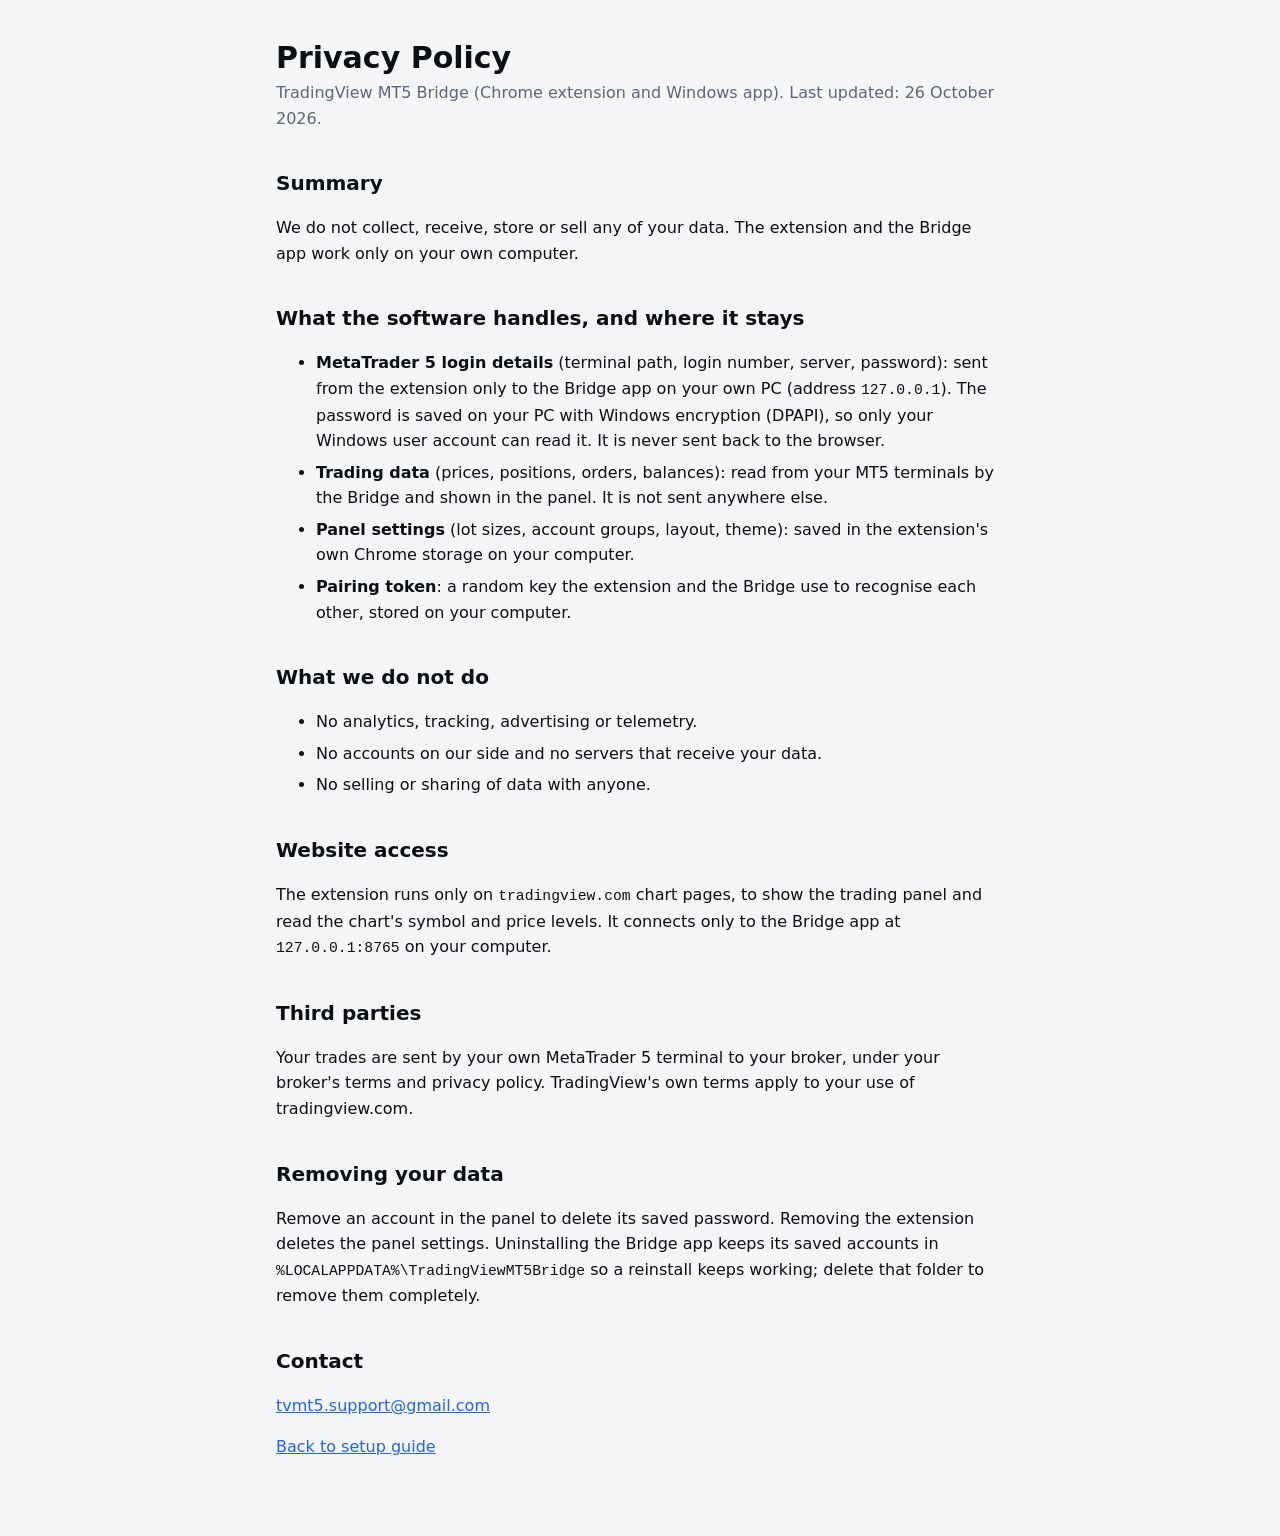
==== privacy.html @ 685aeb98 "Add install guide and privacy policy Co-Authored-By: Claude Opus 5.5 (1M context) <noreply@anthropic" ====
<!doctype html>
<html lang="en">
<head>
  <meta charset="utf-8">
  <meta name="viewport" content="width=device-width, initial-scale=1">
  <title>Privacy Policy</title>
  <link rel="stylesheet" href="style.css">
</head>
<body>
<main>
  <header>
    <h1>Privacy Policy</h1>
    <p>TradingView MT5 Bridge (Chrome extension and Windows app). Last updated: 26 October 2026.</p>
  </header>

  <h2>Summary</h2>
  <p>We do not collect, receive, store or sell any of your data. The extension and the Bridge app work only on your own computer.</p>

  <h2>What the software handles, and where it stays</h2>
  <ul>
    <li><strong>MetaTrader 5 login details</strong> (terminal path, login number, server, password): sent from the extension only to the Bridge app on your own PC (address <code>127.0.0.1</code>). The password is saved on your PC with Windows encryption (DPAPI), so only your Windows user account can read it. It is never sent back to the browser.</li>
    <li><strong>Trading data</strong> (prices, positions, orders, balances): read from your MT5 terminals by the Bridge and shown in the panel. It is not sent anywhere else.</li>
    <li><strong>Panel settings</strong> (lot sizes, account groups, layout, theme): saved in the extension's own Chrome storage on your computer.</li>
    <li><strong>Pairing token</strong>: a random key the extension and the Bridge use to recognise each other, stored on your computer.</li>
  </ul>

  <h2>What we do not do</h2>
  <ul>
    <li>No analytics, tracking, advertising or telemetry.</li>
    <li>No accounts on our side and no servers that receive your data.</li>
    <li>No selling or sharing of data with anyone.</li>
  </ul>

  <h2>Website access</h2>
  <p>The extension runs only on <code>tradingview.com</code> chart pages, to show the trading panel and read the chart's symbol and price levels. It connects only to the Bridge app at <code>127.0.0.1:8765</code> on your computer.</p>

  <h2>Third parties</h2>
  <p>Your trades are sent by your own MetaTrader 5 terminal to your broker, under your broker's terms and privacy policy. TradingView's own terms apply to your use of tradingview.com.</p>

  <h2>Removing your data</h2>
  <p>Remove an account in the panel to delete its saved password. Removing the extension deletes the panel settings. Uninstalling the Bridge app keeps its saved accounts in <code>%LOCALAPPDATA%\TradingViewMT5Bridge</code> so a reinstall keeps working; delete that folder to remove them completely.</p>

  <h2>Contact</h2>
  <p><a href="mailto:tvmt5.support@gmail.com">tvmt5.support@gmail.com</a></p>

  <p><a href="index.html">Back to setup guide</a></p>
</main>
</body>
</html>
---- style.css ----
:root {
  --bg: #f4f5f7;
  --card: #ffffff;
  --text: #0b0f14;
  --muted: #5d6676;
  --line: #e4e7ec;
  --accent: #2563eb;
  --warn-bg: #fff7e6;
  --warn-line: #f5c26b;
  color-scheme: light;
}

@media (prefers-color-scheme: dark) {
  :root {
    --bg: #0e1115;
    --card: #161a20;
    --text: #e6e8eb;
    --muted: #8b95a5;
    --line: #2e3540;
    --accent: #4f8cff;
    --warn-bg: #2a2214;
    --warn-line: #8a6a2a;
    color-scheme: dark;
  }
}

* { box-sizing: border-box; }

body {
  margin: 0;
  background: var(--bg);
  color: var(--text);
  font: 16px/1.6 Inter, "Segoe UI", system-ui, -apple-system, sans-serif;
}

main {
  max-width: 760px;
  margin: 0 auto;
  padding: 40px 16px 64px;
}

header p { color: var(--muted); margin-top: 4px; }

h1 { margin: 0; font-size: 30px; line-height: 1.2; }
h2 { margin: 36px 0 10px; font-size: 20px; }

.card {
  background: var(--card);
  border: 1px solid var(--line);
  border-radius: 14px;
  padding: 20px;
  margin-top: 20px;
}

.button {
  display: inline-block;
  padding: 12px 20px;
  border-radius: 10px;
  background: var(--accent);
  color: #fff;
  font-weight: 700;
  text-decoration: none;
}

.note {
  background: var(--warn-bg);
  border: 1px solid var(--warn-line);
  border-radius: 10px;
  padding: 12px 14px;
}

ol li, ul li { margin: 6px 0; }

code {
  font-family: Consolas, ui-monospace, monospace;
  font-size: 0.92em;
}

a { color: var(--accent); }

footer { margin-top: 48px; color: var(--muted); font-size: 14px; }
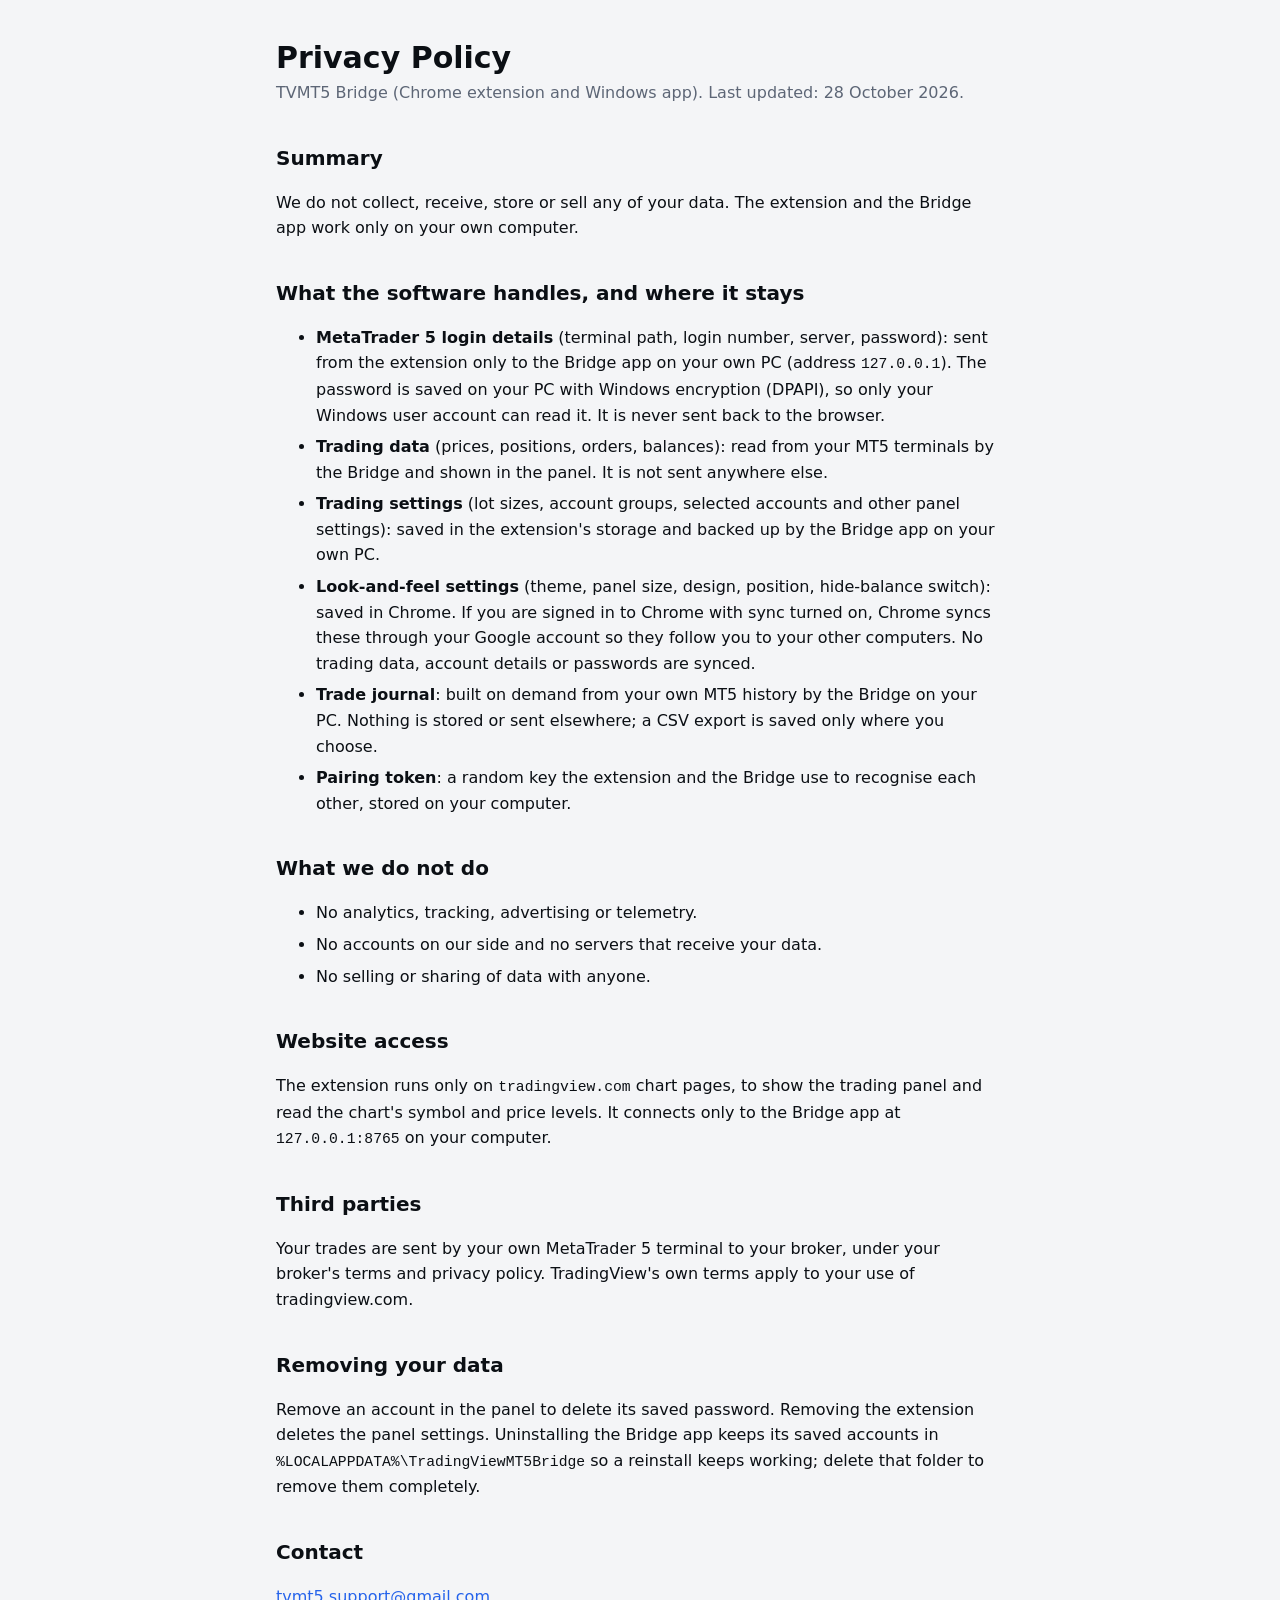
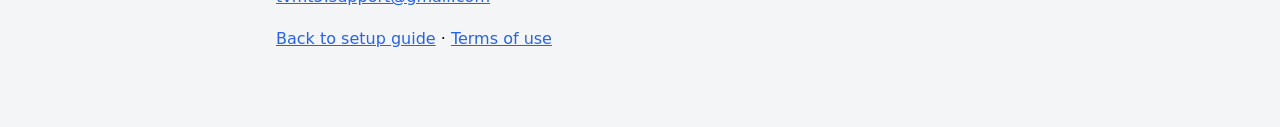
==== commit a4affd6d: "Site: TVMT5 Bridge name, Terms of use, privacy update Co-Authored-By: Claude Opus 5.5 (1M context) <" ====
--- a/privacy.html
+++ b/privacy.html
@@ -10,7 +10,7 @@
 <main>
   <header>
     <h1>Privacy Policy</h1>
-    <p>TradingView MT5 Bridge (Chrome extension and Windows app). Last updated: 26 October 2026.</p>
+    <p>TVMT5 Bridge (Chrome extension and Windows app). Last updated: 28 October 2026.</p>
   </header>
 
   <h2>Summary</h2>
@@ -20,7 +20,9 @@
   <ul>
     <li><strong>MetaTrader 5 login details</strong> (terminal path, login number, server, password): sent from the extension only to the Bridge app on your own PC (address <code>127.0.0.1</code>). The password is saved on your PC with Windows encryption (DPAPI), so only your Windows user account can read it. It is never sent back to the browser.</li>
     <li><strong>Trading data</strong> (prices, positions, orders, balances): read from your MT5 terminals by the Bridge and shown in the panel. It is not sent anywhere else.</li>
-    <li><strong>Panel settings</strong> (lot sizes, account groups, layout, theme): saved in the extension's own Chrome storage on your computer.</li>
+    <li><strong>Trading settings</strong> (lot sizes, account groups, selected accounts and other panel settings): saved in the extension's storage and backed up by the Bridge app on your own PC.</li>
+    <li><strong>Look-and-feel settings</strong> (theme, panel size, design, position, hide-balance switch): saved in Chrome. If you are signed in to Chrome with sync turned on, Chrome syncs these through your Google account so they follow you to your other computers. No trading data, account details or passwords are synced.</li>
+    <li><strong>Trade journal</strong>: built on demand from your own MT5 history by the Bridge on your PC. Nothing is stored or sent elsewhere; a CSV export is saved only where you choose.</li>
     <li><strong>Pairing token</strong>: a random key the extension and the Bridge use to recognise each other, stored on your computer.</li>
   </ul>
 
@@ -43,7 +45,7 @@
   <h2>Contact</h2>
   <p><a href="mailto:tvmt5.support@gmail.com">tvmt5.support@gmail.com</a></p>
 
-  <p><a href="index.html">Back to setup guide</a></p>
+  <p><a href="index.html">Back to setup guide</a> · <a href="terms.html">Terms of use</a></p>
 </main>
 </body>
 </html>
